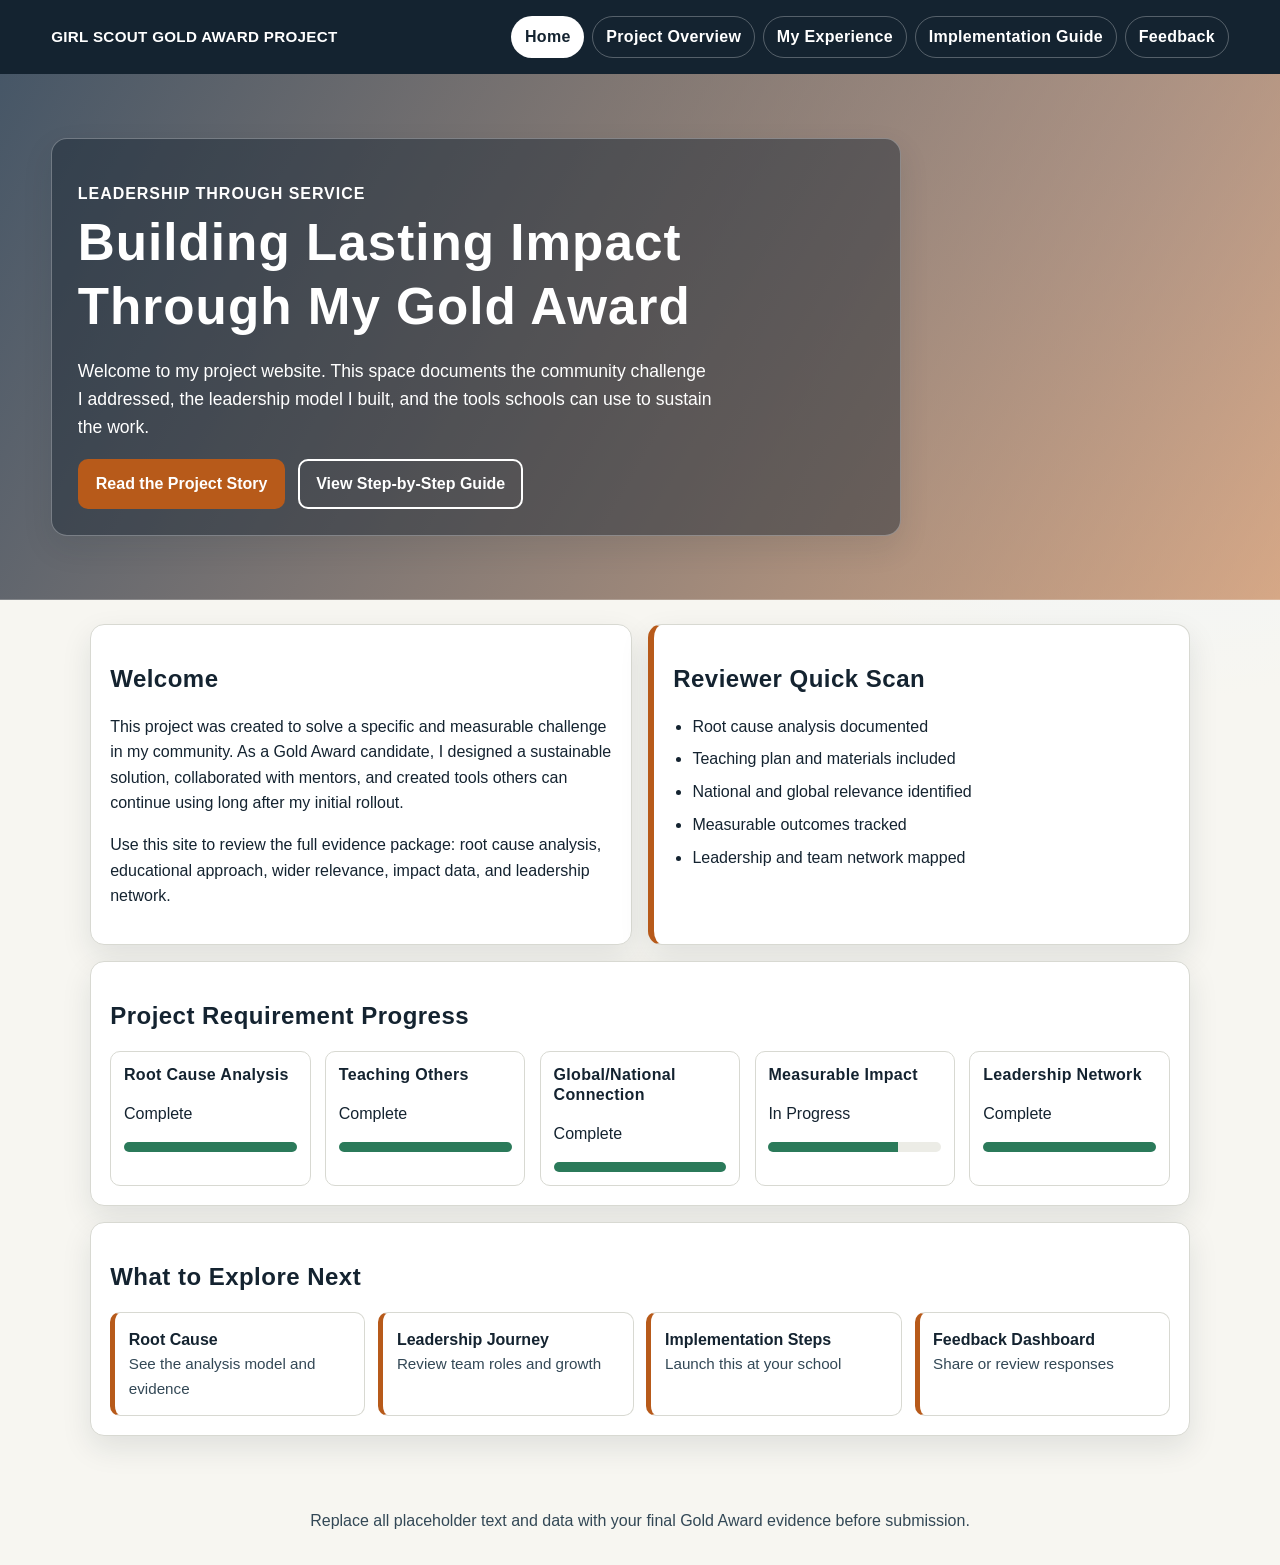
==== index.html @ bd60a59c "Initial Gold Award website" ====
<!DOCTYPE html>
<html lang="en">
<head>
  <meta charset="UTF-8" />
  <meta name="viewport" content="width=device-width, initial-scale=1.0" />
  <title>Gold Award Project | Home</title>
  <link rel="stylesheet" href="styles.css" />
</head>
<body>
  <a class="skip-link" href="#main-content">Skip to content</a>
  <header class="site-header">
    <div class="topbar">
      <p class="project-tag">Girl Scout Gold Award Project</p>
      <nav class="main-nav" aria-label="Primary">
        <a class="active" href="index.html">Home</a>
        <a href="project.html">Project Overview</a>
        <a href="experience.html">My Experience</a>
        <a href="implementation.html">Implementation Guide</a>
        <a href="feedback.html">Feedback</a>
      </nav>
    </div>
    <section class="hero" style="--hero-image: linear-gradient(120deg, rgba(10, 33, 58, 0.75), rgba(183, 90, 26, 0.5)), url('images/header-placeholder.jpg');">
      <div class="hero-inner">
        <p class="eyebrow">Leadership Through Service</p>
        <h1>Building Lasting Impact Through My Gold Award</h1>
        <p class="lede">Welcome to my project website. This space documents the community challenge I addressed, the leadership model I built, and the tools schools can use to sustain the work.</p>
        <div class="cta-row">
          <a class="btn btn-solid" href="project.html">Read the Project Story</a>
          <a class="btn btn-outline" href="implementation.html">View Step-by-Step Guide</a>
        </div>
      </div>
    </section>
  </header>

  <main id="main-content" class="content-wrap">
    <section class="grid-two">
      <article class="panel">
        <h2>Welcome</h2>
        <p>This project was created to solve a specific and measurable challenge in my community. As a Gold Award candidate, I designed a sustainable solution, collaborated with mentors, and created tools others can continue using long after my initial rollout.</p>
        <p>Use this site to review the full evidence package: root cause analysis, educational approach, wider relevance, impact data, and leadership network.</p>
      </article>
      <aside class="panel panel-accent">
        <h2>Reviewer Quick Scan</h2>
        <ul class="checklist">
          <li>Root cause analysis documented</li>
          <li>Teaching plan and materials included</li>
          <li>National and global relevance identified</li>
          <li>Measurable outcomes tracked</li>
          <li>Leadership and team network mapped</li>
        </ul>
      </aside>
    </section>

    <section class="panel">
      <h2>Project Requirement Progress</h2>
      <div class="progress-grid" aria-label="Gold Award Requirement Progress">
        <div class="progress-card"><h3>Root Cause Analysis</h3><p>Complete</p><span class="bar" style="--pct: 100%"></span></div>
        <div class="progress-card"><h3>Teaching Others</h3><p>Complete</p><span class="bar" style="--pct: 100%"></span></div>
        <div class="progress-card"><h3>Global/National Connection</h3><p>Complete</p><span class="bar" style="--pct: 100%"></span></div>
        <div class="progress-card"><h3>Measurable Impact</h3><p>In Progress</p><span class="bar" style="--pct: 75%"></span></div>
        <div class="progress-card"><h3>Leadership Network</h3><p>Complete</p><span class="bar" style="--pct: 100%"></span></div>
      </div>
    </section>

    <section class="panel">
      <h2>What to Explore Next</h2>
      <div class="anchor-row">
        <a class="anchor-card" href="project.html#root-cause"><strong>Root Cause</strong><span>See the analysis model and evidence</span></a>
        <a class="anchor-card" href="experience.html#leadership"><strong>Leadership Journey</strong><span>Review team roles and growth</span></a>
        <a class="anchor-card" href="implementation.html#steps"><strong>Implementation Steps</strong><span>Launch this at your school</span></a>
        <a class="anchor-card" href="feedback.html#rate"><strong>Feedback Dashboard</strong><span>Share or review responses</span></a>
      </div>
    </section>
  </main>

  <footer class="site-footer">
    <p>Replace all placeholder text and data with your final Gold Award evidence before submission.</p>
  </footer>

  <script src="script.js"></script>
</body>
</html>
---- styles.css ----
:root {
  --ink: #142330;
  --ink-soft: #334856;
  --paper: #f7f6f1;
  --panel: #ffffff;
  --accent: #b75a1a;
  --accent-soft: #e8b78f;
  --line: #d8d9d2;
  --success: #2b7a5a;
  --shadow: 0 12px 30px rgba(20, 35, 48, 0.1);
}

* {
  box-sizing: border-box;
}

body {
  margin: 0;
  color: var(--ink);
  background: radial-gradient(circle at 20% -15%, #fff6e8 0%, transparent 35%),
    radial-gradient(circle at 90% 10%, #e9f4ff 0%, transparent 30%),
    var(--paper);
  font-family: "Segoe UI", "Trebuchet MS", Verdana, sans-serif;
  line-height: 1.6;
}

h1,
h2,
h3,
.project-tag,
.main-nav a {
  font-family: "Franklin Gothic Medium", "Arial Narrow", "Segoe UI", sans-serif;
  letter-spacing: 0.02em;
}

h1,
h2,
h3 {
  line-height: 1.25;
}

.skip-link {
  position: absolute;
  left: -10000px;
  top: auto;
  width: 1px;
  height: 1px;
  overflow: hidden;
}

.skip-link:focus {
  left: 1rem;
  top: 1rem;
  width: auto;
  height: auto;
  padding: 0.5rem 0.8rem;
  background: #fff;
  border: 1px solid var(--ink);
  z-index: 9999;
}

.site-header {
  color: #fff;
}

.topbar {
  display: flex;
  gap: 1rem;
  align-items: center;
  justify-content: space-between;
  flex-wrap: wrap;
  padding: 1rem 4vw;
  background: var(--ink);
}

.project-tag {
  margin: 0;
  font-size: 0.95rem;
  text-transform: uppercase;
  font-weight: 700;
}

.main-nav {
  display: flex;
  flex-wrap: wrap;
  gap: 0.5rem;
}

.main-nav a {
  color: #fff;
  text-decoration: none;
  padding: 0.45rem 0.8rem;
  border: 1px solid rgba(255, 255, 255, 0.28);
  border-radius: 999px;
  font-weight: 700;
}

.main-nav a:hover,
.main-nav a:focus-visible,
.main-nav a.active {
  background: #fff;
  color: var(--ink);
}

.hero {
  min-height: 52vh;
  display: grid;
  align-items: center;
  padding: 4rem 4vw;
  background-image: var(--hero-image);
  background-size: cover;
  background-position: center;
}

.hero-inner {
  width: min(850px, 100%);
  background: rgba(20, 35, 48, 0.45);
  border: 1px solid rgba(255, 255, 255, 0.3);
  border-radius: 16px;
  box-shadow: var(--shadow);
  padding: 1.6rem;
}

.eyebrow {
  text-transform: uppercase;
  font-weight: 700;
  letter-spacing: 0.06em;
  margin-bottom: 0.3rem;
}

h1 {
  font-size: clamp(2rem, 4vw, 3.2rem);
  margin: 0.2rem 0 0.7rem;
}

.lede {
  font-size: 1.1rem;
  max-width: 65ch;
}

.cta-row {
  margin-top: 1.1rem;
  display: flex;
  flex-wrap: wrap;
  gap: 0.8rem;
}

.btn {
  display: inline-block;
  text-decoration: none;
  border-radius: 10px;
  padding: 0.65rem 1rem;
  font-weight: 700;
  border: 2px solid transparent;
}

.btn-solid {
  background: var(--accent);
  color: #fff;
}

.btn-outline {
  border-color: #fff;
  color: #fff;
}

.btn:hover,
.btn:focus-visible {
  transform: translateY(-1px);
}

.content-wrap {
  width: min(1100px, 92%);
  margin: 1.5rem auto 2.5rem;
  display: grid;
  gap: 1rem;
}

.grid-two {
  display: grid;
  gap: 1rem;
  grid-template-columns: 1fr;
}

.panel {
  background: var(--panel);
  border: 1px solid var(--line);
  border-radius: 14px;
  box-shadow: var(--shadow);
  padding: 1.2rem;
}

.panel-accent {
  border-left: 6px solid var(--accent);
}

.intro h1 {
  margin-top: 0;
}

.checklist {
  margin: 0;
  padding-left: 1.2rem;
}

.checklist li {
  margin-bottom: 0.45rem;
}

.progress-grid {
  display: grid;
  gap: 0.9rem;
  grid-template-columns: repeat(auto-fit, minmax(180px, 1fr));
}

.progress-card {
  border: 1px solid var(--line);
  border-radius: 10px;
  padding: 0.8rem;
}

.progress-card h3 {
  margin: 0 0 0.2rem;
  font-size: 1rem;
}

.bar {
  margin-top: 0.5rem;
  display: block;
  width: 100%;
  height: 10px;
  border-radius: 999px;
  background: linear-gradient(90deg, var(--success) var(--pct), #ecece6 var(--pct));
}

.anchor-row {
  display: grid;
  gap: 0.8rem;
  grid-template-columns: repeat(auto-fit, minmax(210px, 1fr));
}

.anchor-card {
  border: 1px solid var(--line);
  border-left: 5px solid var(--accent);
  border-radius: 10px;
  padding: 0.85rem;
  background: #fff;
  text-decoration: none;
  color: var(--ink);
}

.anchor-card span {
  display: block;
  color: var(--ink-soft);
  font-size: 0.95rem;
}

.section-nav {
  display: flex;
  flex-wrap: wrap;
  gap: 0.6rem;
}

.section-nav a {
  text-decoration: none;
  color: var(--ink);
  border: 1px solid var(--line);
  border-radius: 999px;
  padding: 0.4rem 0.7rem;
  font-weight: 700;
  background: #fff;
}

.facts {
  margin-top: 0.8rem;
  display: grid;
  gap: 0.35rem;
}

.numbered {
  padding-left: 1.3rem;
}

.numbered li {
  margin-bottom: 0.5rem;
}

.step-tracker {
  display: grid;
  gap: 0.8rem;
  grid-template-columns: repeat(auto-fit, minmax(220px, 1fr));
}

.step {
  border: 1px solid var(--line);
  border-radius: 12px;
  padding: 0.8rem;
  position: relative;
}

.step span {
  display: inline-block;
  font-size: 0.8rem;
  text-transform: uppercase;
  letter-spacing: 0.04em;
  color: var(--ink-soft);
  border-bottom: 2px solid var(--accent-soft);
  margin-bottom: 0.3rem;
}

.feedback-form {
  display: grid;
  gap: 0.45rem;
}

.feedback-form input,
.feedback-form select,
.feedback-form textarea {
  width: 100%;
  border: 1px solid var(--line);
  border-radius: 8px;
  padding: 0.55rem;
  font: inherit;
}

.note {
  font-size: 0.9rem;
  color: var(--ink-soft);
}

.metric {
  display: flex;
  justify-content: space-between;
  align-items: center;
  border: 1px solid var(--line);
  border-radius: 10px;
  padding: 0.6rem;
  margin-bottom: 0.6rem;
  background: #fff;
}

.metric strong {
  font-size: 1.2rem;
}

.feedback-list {
  display: grid;
  gap: 0.7rem;
}

.feedback-item {
  border: 1px solid var(--line);
  border-left: 5px solid var(--accent);
  border-radius: 10px;
  padding: 0.75rem;
  background: #fff;
}

.feedback-item p {
  margin: 0.2rem 0;
}

.site-footer {
  text-align: center;
  color: var(--ink-soft);
  padding: 1rem;
}

@media (min-width: 760px) {
  .grid-two {
    grid-template-columns: 1fr 1fr;
  }
}
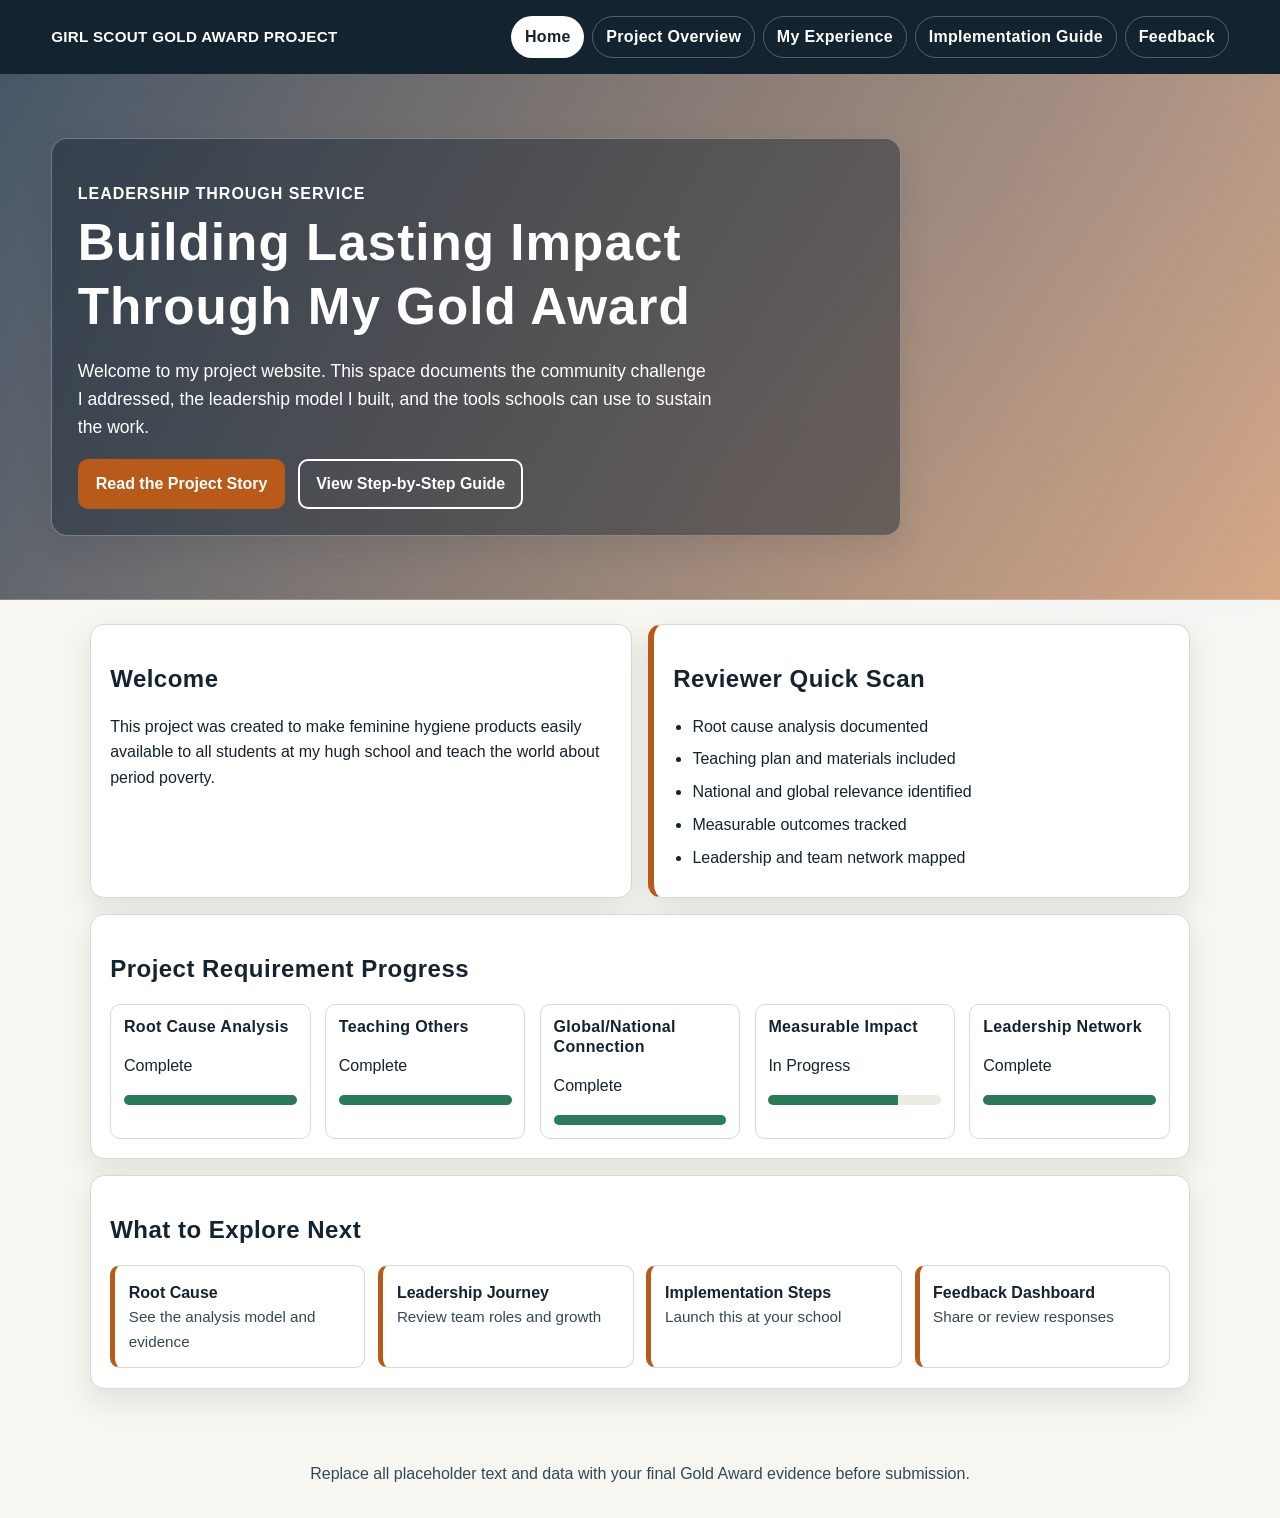
==== commit 2063be87: "Initial project setup" ====
--- a/index.html
+++ b/index.html
@@ -36,8 +36,7 @@
     <section class="grid-two">
       <article class="panel">
         <h2>Welcome</h2>
-        <p>This project was created to solve a specific and measurable challenge in my community. As a Gold Award candidate, I designed a sustainable solution, collaborated with mentors, and created tools others can continue using long after my initial rollout.</p>
-        <p>Use this site to review the full evidence package: root cause analysis, educational approach, wider relevance, impact data, and leadership network.</p>
+        <p>This project was created to make feminine hygiene products easily available to all students at my hugh school and teach the world about period poverty.</p>
       </article>
       <aside class="panel panel-accent">
         <h2>Reviewer Quick Scan</h2>
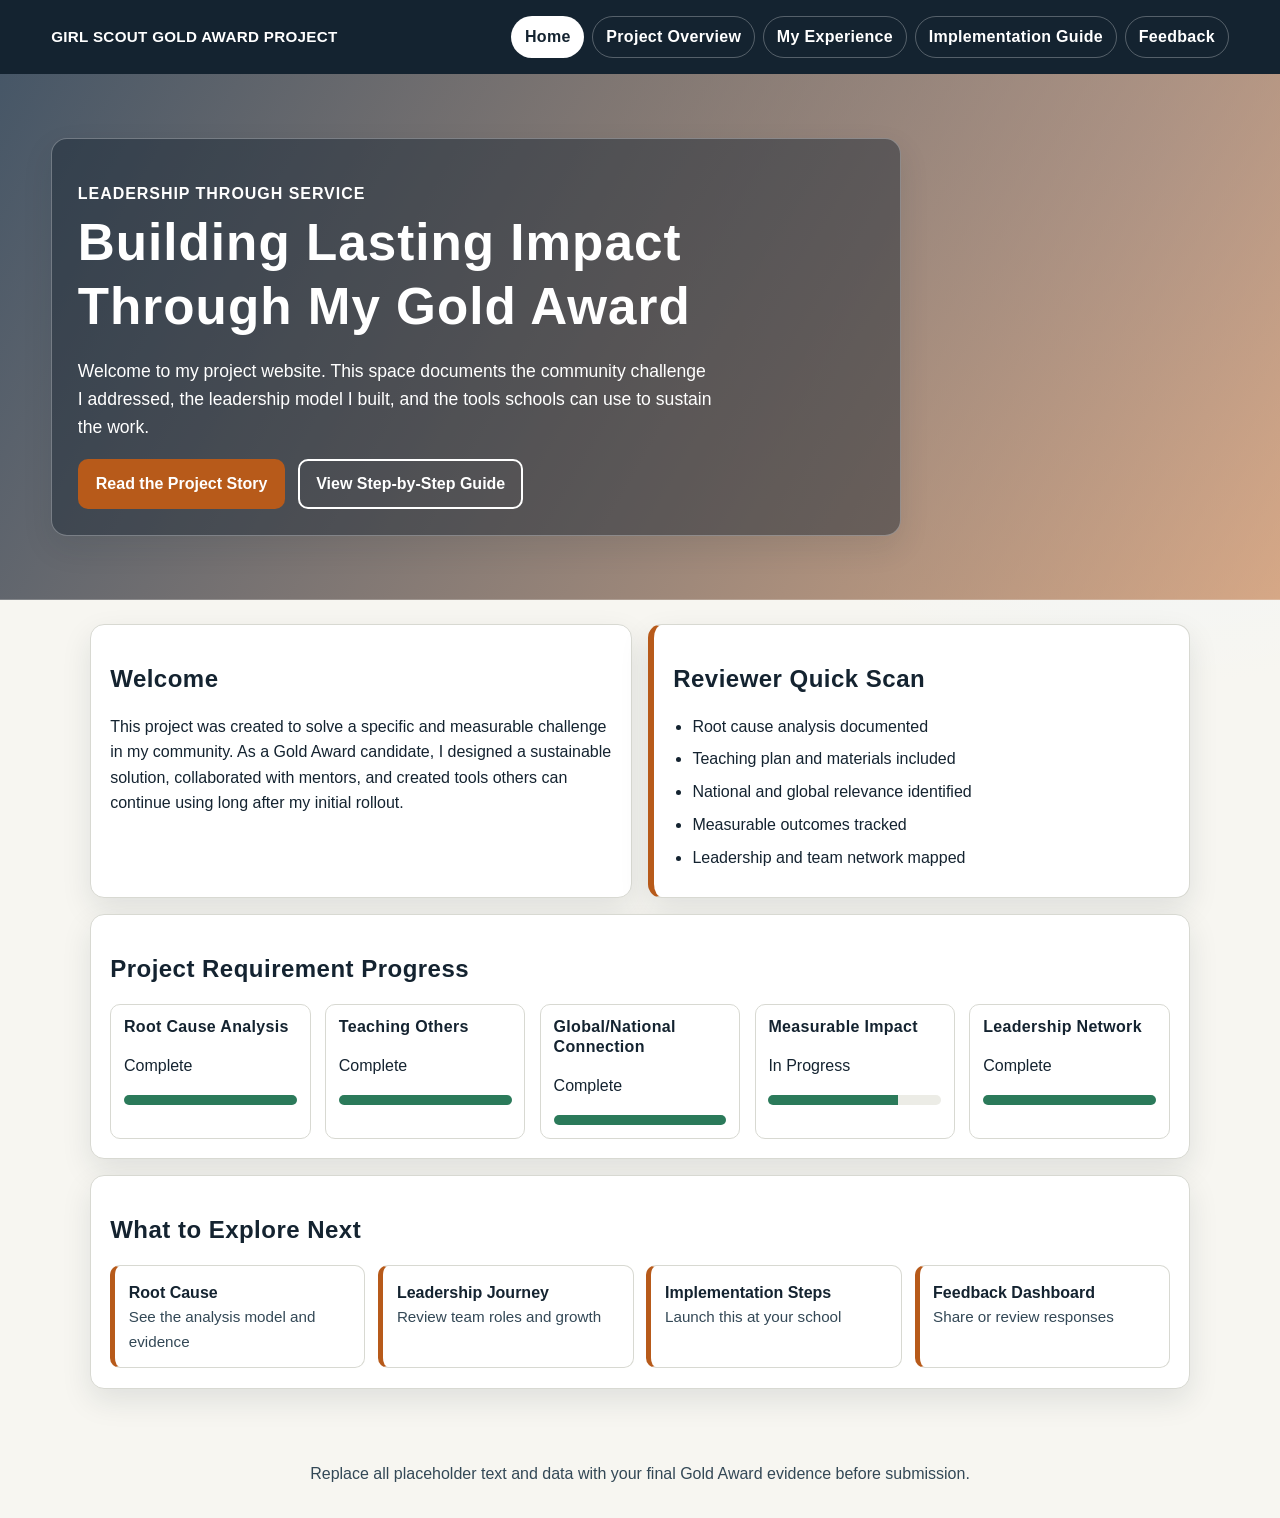
==== commit 04190e7c: "Remove welcome sentence from homepage" ====
--- a/index.html
+++ b/index.html
@@ -36,7 +36,7 @@
     <section class="grid-two">
       <article class="panel">
         <h2>Welcome</h2>
-        <p>This project was created to make feminine hygiene products easily available to all students at my hugh school and teach the world about period poverty.</p>
+        <p>This project was created to solve a specific and measurable challenge in my community. As a Gold Award candidate, I designed a sustainable solution, collaborated with mentors, and created tools others can continue using long after my initial rollout.</p>
       </article>
       <aside class="panel panel-accent">
         <h2>Reviewer Quick Scan</h2>
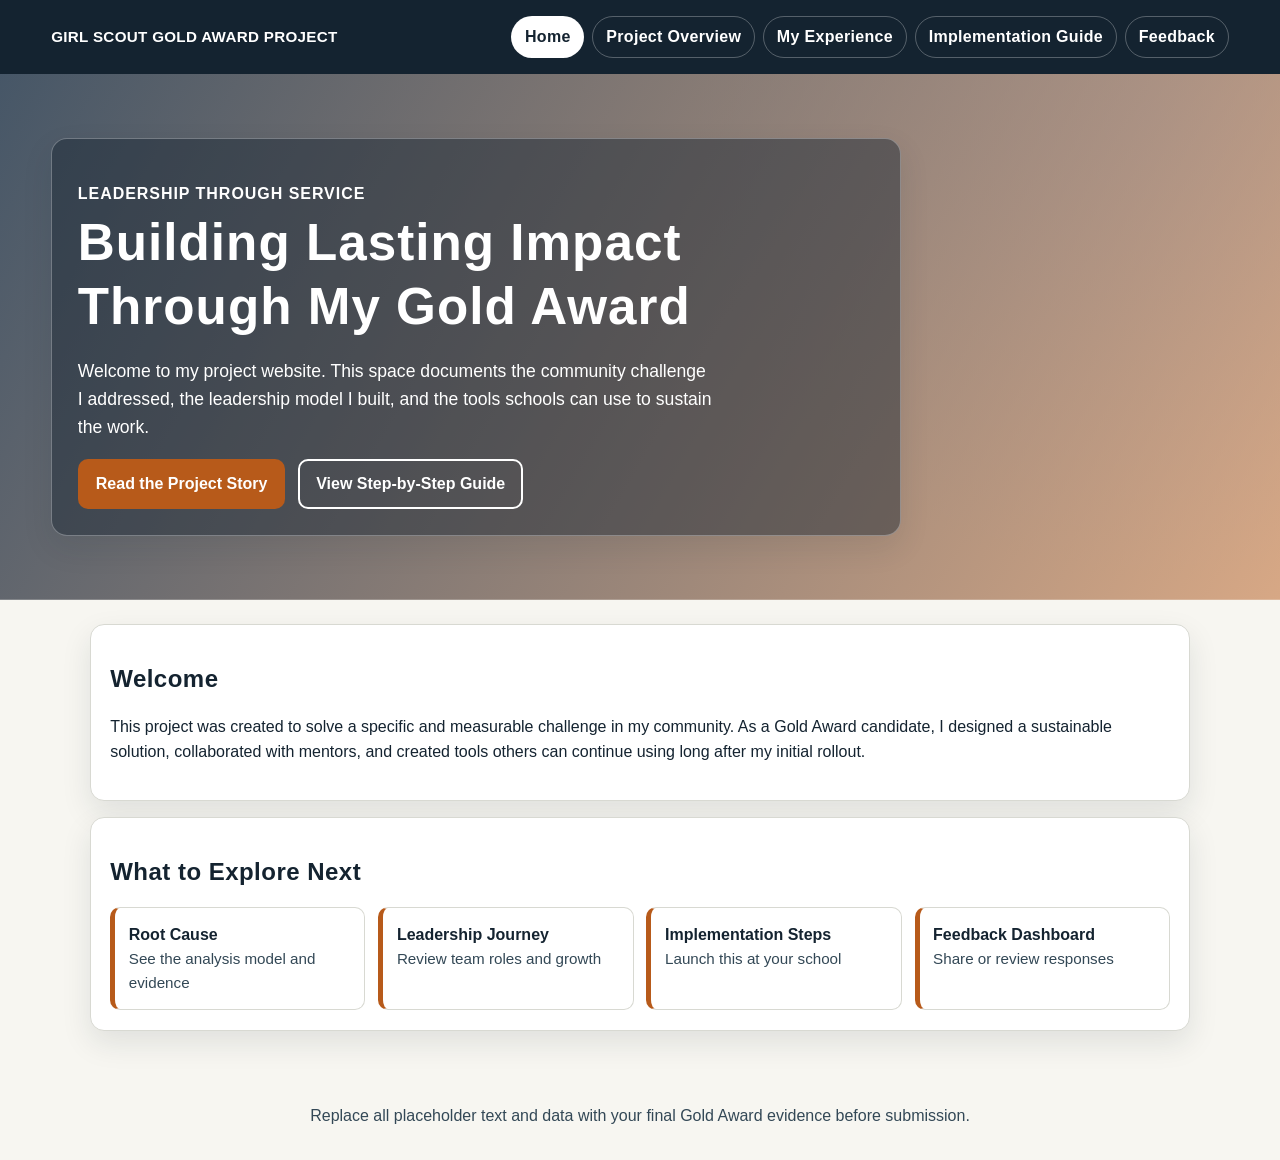
==== commit eebb0247: "Update home page and project descriptions" ====
--- a/index.html
+++ b/index.html
@@ -33,32 +33,9 @@
   </header>
 
   <main id="main-content" class="content-wrap">
-    <section class="grid-two">
-      <article class="panel">
+    <section class="panel">
         <h2>Welcome</h2>
         <p>This project was created to solve a specific and measurable challenge in my community. As a Gold Award candidate, I designed a sustainable solution, collaborated with mentors, and created tools others can continue using long after my initial rollout.</p>
-      </article>
-      <aside class="panel panel-accent">
-        <h2>Reviewer Quick Scan</h2>
-        <ul class="checklist">
-          <li>Root cause analysis documented</li>
-          <li>Teaching plan and materials included</li>
-          <li>National and global relevance identified</li>
-          <li>Measurable outcomes tracked</li>
-          <li>Leadership and team network mapped</li>
-        </ul>
-      </aside>
-    </section>
-
-    <section class="panel">
-      <h2>Project Requirement Progress</h2>
-      <div class="progress-grid" aria-label="Gold Award Requirement Progress">
-        <div class="progress-card"><h3>Root Cause Analysis</h3><p>Complete</p><span class="bar" style="--pct: 100%"></span></div>
-        <div class="progress-card"><h3>Teaching Others</h3><p>Complete</p><span class="bar" style="--pct: 100%"></span></div>
-        <div class="progress-card"><h3>Global/National Connection</h3><p>Complete</p><span class="bar" style="--pct: 100%"></span></div>
-        <div class="progress-card"><h3>Measurable Impact</h3><p>In Progress</p><span class="bar" style="--pct: 75%"></span></div>
-        <div class="progress-card"><h3>Leadership Network</h3><p>Complete</p><span class="bar" style="--pct: 100%"></span></div>
-      </div>
     </section>
 
     <section class="panel">
--- a/styles.css
+++ b/styles.css
@@ -207,32 +207,6 @@
   margin-bottom: 0.45rem;
 }
 
-.progress-grid {
-  display: grid;
-  gap: 0.9rem;
-  grid-template-columns: repeat(auto-fit, minmax(180px, 1fr));
-}
-
-.progress-card {
-  border: 1px solid var(--line);
-  border-radius: 10px;
-  padding: 0.8rem;
-}
-
-.progress-card h3 {
-  margin: 0 0 0.2rem;
-  font-size: 1rem;
-}
-
-.bar {
-  margin-top: 0.5rem;
-  display: block;
-  width: 100%;
-  height: 10px;
-  border-radius: 999px;
-  background: linear-gradient(90deg, var(--success) var(--pct), #ecece6 var(--pct));
-}
-
 .anchor-row {
   display: grid;
   gap: 0.8rem;
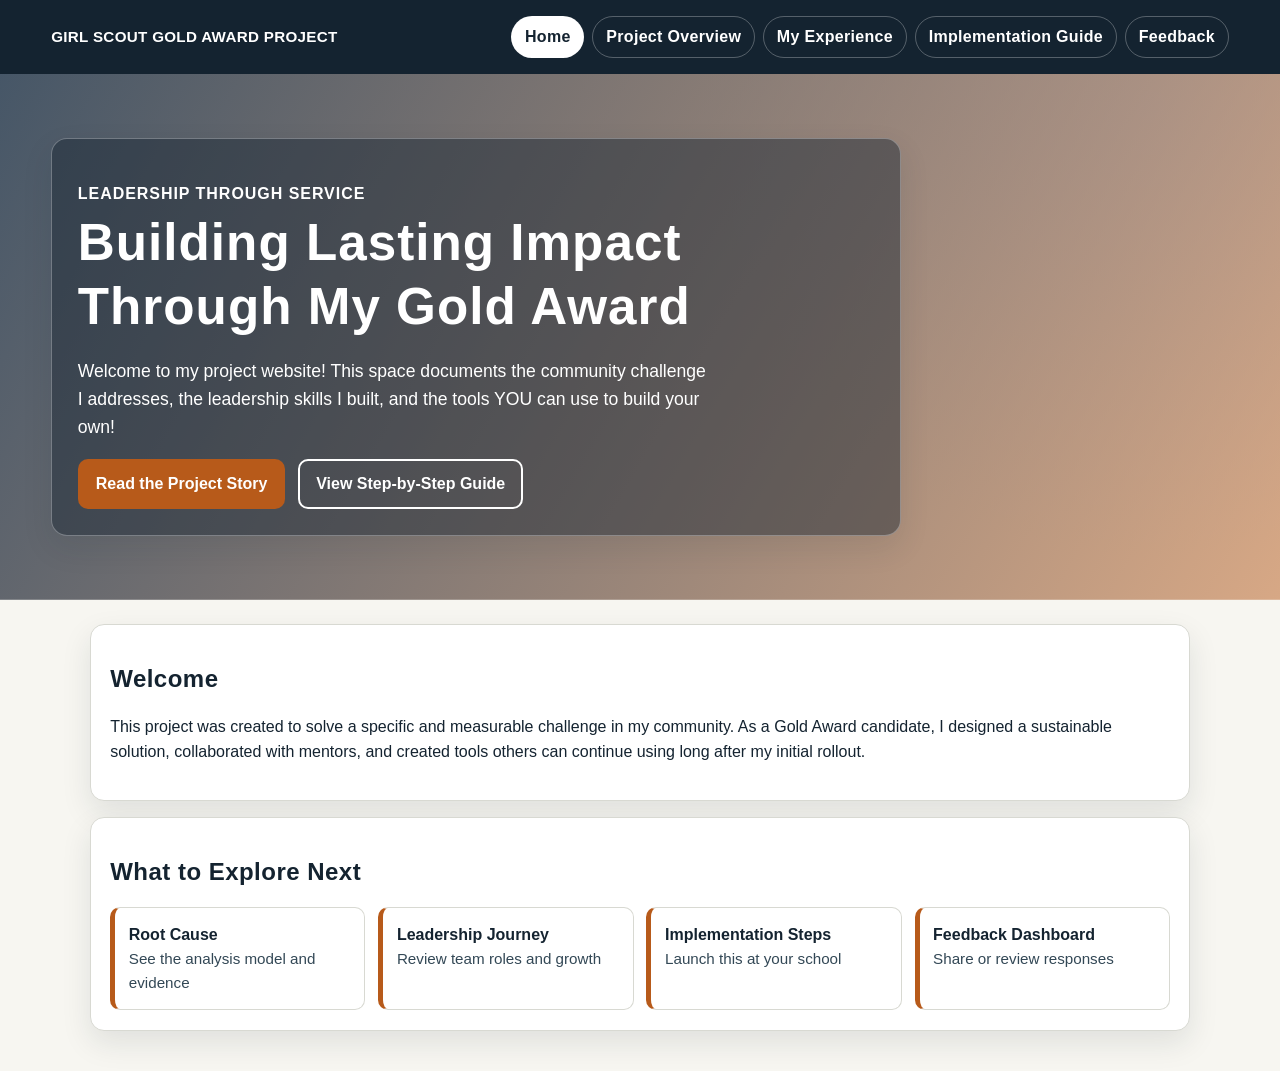
==== commit edac8587: "Update welcome and project details and remove placeholder reminders" ====
--- a/index.html
+++ b/index.html
@@ -23,7 +23,7 @@
       <div class="hero-inner">
         <p class="eyebrow">Leadership Through Service</p>
         <h1>Building Lasting Impact Through My Gold Award</h1>
-        <p class="lede">Welcome to my project website. This space documents the community challenge I addressed, the leadership model I built, and the tools schools can use to sustain the work.</p>
+        <p class="lede">Welcome to my project website! This space documents the community challenge I addresses, the leadership skills I built, and the tools YOU can use to build your own!</p>
         <div class="cta-row">
           <a class="btn btn-solid" href="project.html">Read the Project Story</a>
           <a class="btn btn-outline" href="implementation.html">View Step-by-Step Guide</a>
@@ -49,10 +49,6 @@
     </section>
   </main>
 
-  <footer class="site-footer">
-    <p>Replace all placeholder text and data with your final Gold Award evidence before submission.</p>
-  </footer>
-
   <script src="script.js"></script>
 </body>
 </html>
--- a/styles.css
+++ b/styles.css
@@ -334,6 +334,20 @@
   margin: 0.2rem 0;
 }
 
+.installation-photos {
+  margin-top: 1rem;
+}
+
+.installation-photo-placeholder {
+  display: grid;
+  place-items: center;
+  aspect-ratio: 4 / 3;
+  border: 2px dashed var(--line);
+  border-radius: 10px;
+  color: var(--ink-soft);
+  padding: 1rem;
+}
+
 .site-footer {
   text-align: center;
   color: var(--ink-soft);
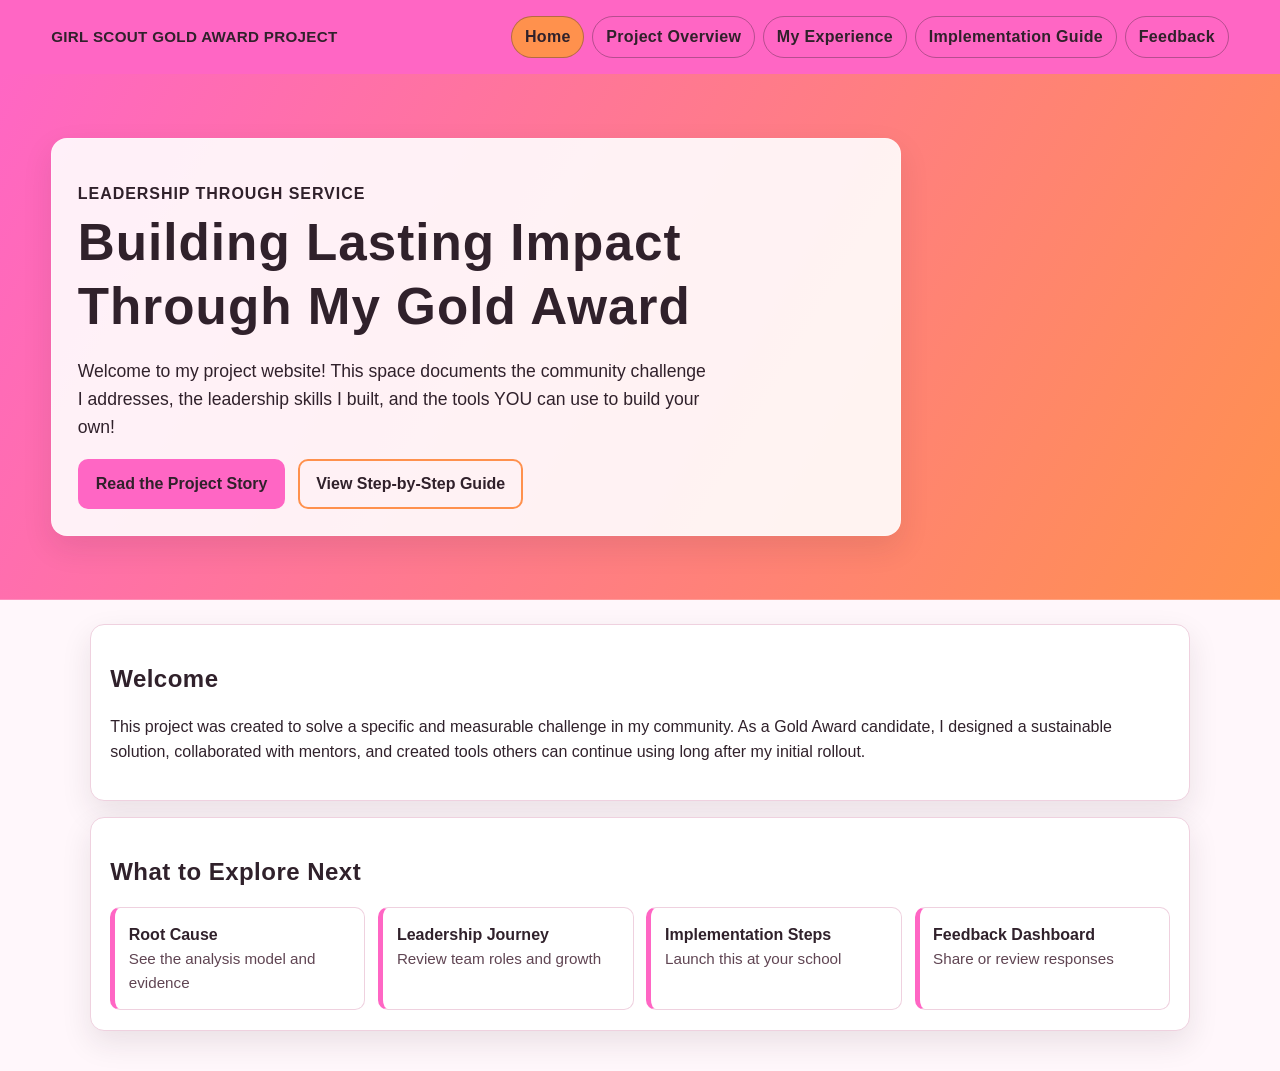
==== commit 9ec4cc24: "Apply pink and orange website color scheme" ====
--- a/index.html
+++ b/index.html
@@ -19,7 +19,7 @@
         <a href="feedback.html">Feedback</a>
       </nav>
     </div>
-    <section class="hero" style="--hero-image: linear-gradient(120deg, rgba(10, 33, 58, 0.75), rgba(183, 90, 26, 0.5)), url('images/header-placeholder.jpg');">
+    <section class="hero">
       <div class="hero-inner">
         <p class="eyebrow">Leadership Through Service</p>
         <h1>Building Lasting Impact Through My Gold Award</h1>
--- a/styles.css
+++ b/styles.css
@@ -1,13 +1,12 @@
 :root {
-  --ink: #142330;
-  --ink-soft: #334856;
-  --paper: #f7f6f1;
+  --ink: #30212b;
+  --ink-soft: #604553;
+  --paper: #fff7fb;
   --panel: #ffffff;
-  --accent: #b75a1a;
-  --accent-soft: #e8b78f;
-  --line: #d8d9d2;
-  --success: #2b7a5a;
-  --shadow: 0 12px 30px rgba(20, 35, 48, 0.1);
+  --accent: #ff66c4;
+  --accent-soft: #ff914d;
+  --line: #efd1df;
+  --shadow: 0 12px 30px rgba(48, 33, 43, 0.1);
 }
 
 * {
@@ -17,8 +16,8 @@
 body {
   margin: 0;
   color: var(--ink);
-  background: radial-gradient(circle at 20% -15%, #fff6e8 0%, transparent 35%),
-    radial-gradient(circle at 90% 10%, #e9f4ff 0%, transparent 30%),
+  background: radial-gradient(circle at 20% -15%, #ffe1f3 0%, transparent 35%),
+    radial-gradient(circle at 90% 10%, #ffe6d6 0%, transparent 30%),
     var(--paper);
   font-family: "Segoe UI", "Trebuchet MS", Verdana, sans-serif;
   line-height: 1.6;
@@ -60,7 +59,7 @@
 }
 
 .site-header {
-  color: #fff;
+  color: var(--ink);
 }
 
 .topbar {
@@ -70,7 +69,7 @@
   justify-content: space-between;
   flex-wrap: wrap;
   padding: 1rem 4vw;
-  background: var(--ink);
+  background: var(--accent);
 }
 
 .project-tag {
@@ -87,10 +86,10 @@
 }
 
 .main-nav a {
-  color: #fff;
+  color: var(--ink);
   text-decoration: none;
   padding: 0.45rem 0.8rem;
-  border: 1px solid rgba(255, 255, 255, 0.28);
+  border: 1px solid rgba(48, 33, 43, 0.35);
   border-radius: 999px;
   font-weight: 700;
 }
@@ -98,7 +97,7 @@
 .main-nav a:hover,
 .main-nav a:focus-visible,
 .main-nav a.active {
-  background: #fff;
+  background: var(--accent-soft);
   color: var(--ink);
 }
 
@@ -107,14 +106,14 @@
   display: grid;
   align-items: center;
   padding: 4rem 4vw;
-  background-image: var(--hero-image);
+  background-image: linear-gradient(120deg, var(--accent), var(--accent-soft));
   background-size: cover;
   background-position: center;
 }
 
 .hero-inner {
   width: min(850px, 100%);
-  background: rgba(20, 35, 48, 0.45);
+  background: rgba(255, 255, 255, 0.9);
   border: 1px solid rgba(255, 255, 255, 0.3);
   border-radius: 16px;
   box-shadow: var(--shadow);
@@ -156,12 +155,12 @@
 
 .btn-solid {
   background: var(--accent);
-  color: #fff;
+  color: var(--ink);
 }
 
 .btn-outline {
-  border-color: #fff;
-  color: #fff;
+  border-color: var(--accent-soft);
+  color: var(--ink);
 }
 
 .btn:hover,
@@ -243,6 +242,20 @@
   padding: 0.4rem 0.7rem;
   font-weight: 700;
   background: #fff;
+}
+
+.section-nav a:hover,
+.section-nav a:focus-visible {
+  background: var(--accent-soft);
+}
+
+.panel a:not([class]) {
+  color: #942263;
+}
+
+a:focus-visible {
+  outline: 2px solid var(--ink);
+  outline-offset: 3px;
 }
 
 .facts {
@@ -338,14 +351,13 @@
   margin-top: 1rem;
 }
 
-.installation-photo-placeholder {
-  display: grid;
-  place-items: center;
-  aspect-ratio: 4 / 3;
-  border: 2px dashed var(--line);
-  border-radius: 10px;
-  color: var(--ink-soft);
-  padding: 1rem;
+.installation-photo {
+  display: block;
+  width: 100%;
+  height: 260px;
+  object-fit: contain;
+  border: 1px solid var(--line);
+  border-radius: 10px;
 }
 
 .site-footer {
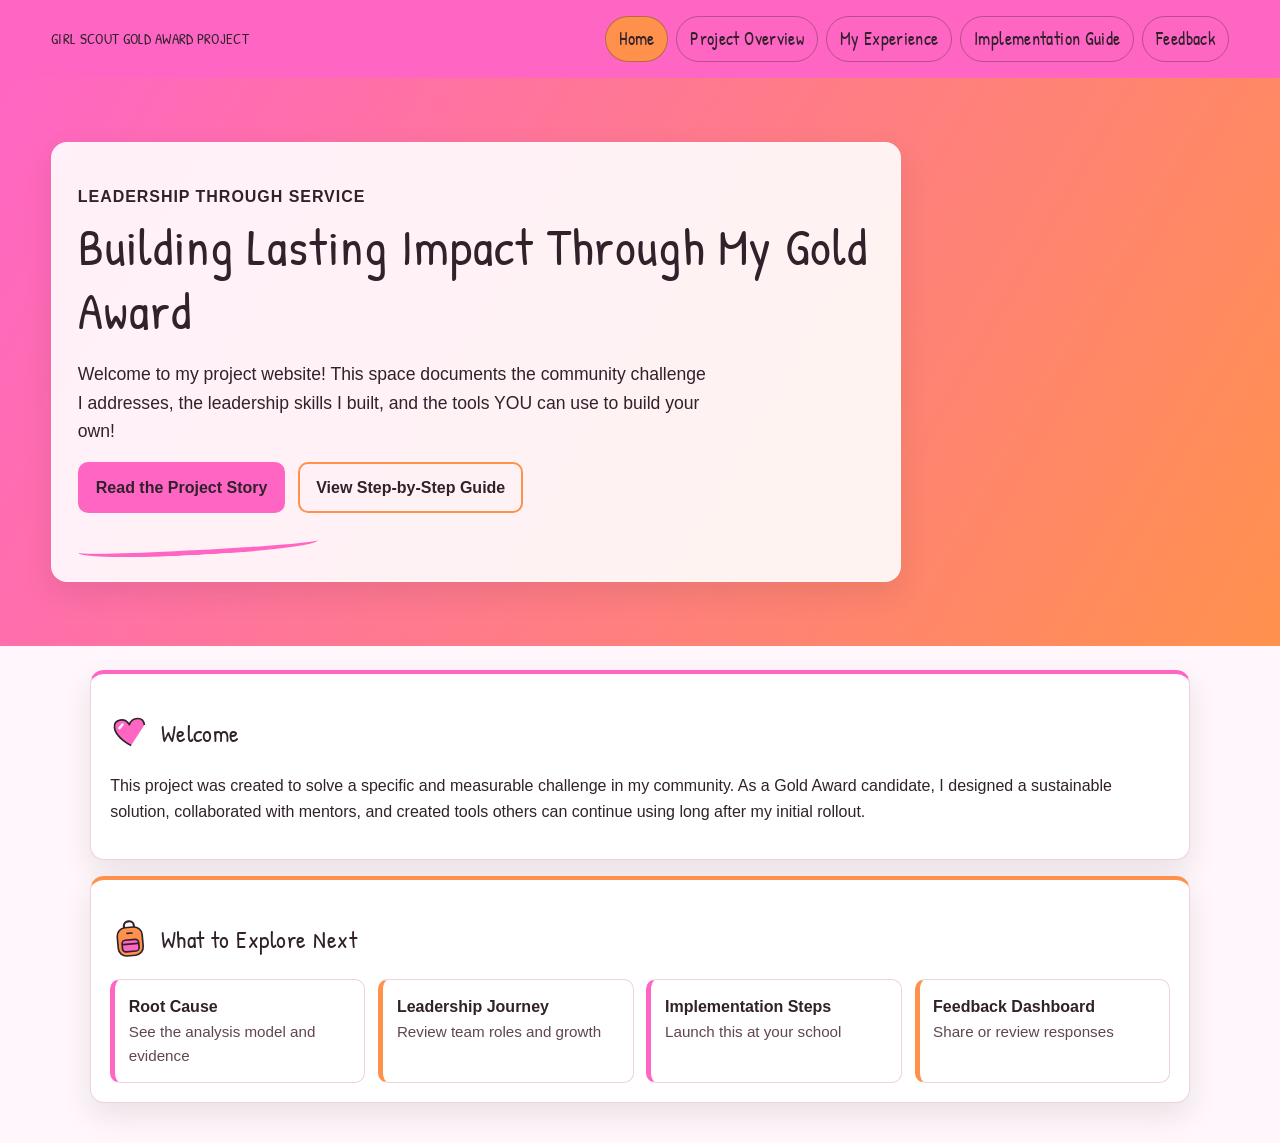
==== commit 3e4a8031: "Improve project readability and add poster-inspired visual details" ====
--- a/index.html
+++ b/index.html
@@ -34,12 +34,12 @@
 
   <main id="main-content" class="content-wrap">
     <section class="panel">
-        <h2>Welcome</h2>
+        <h2 class="illustrated-heading"><svg class="heading-icon" aria-hidden="true" focusable="false"><use href="images/section-icons.svg#heart"></use></svg><span>Welcome</span></h2>
         <p>This project was created to solve a specific and measurable challenge in my community. As a Gold Award candidate, I designed a sustainable solution, collaborated with mentors, and created tools others can continue using long after my initial rollout.</p>
     </section>
 
     <section class="panel">
-      <h2>What to Explore Next</h2>
+      <h2 class="illustrated-heading"><svg class="heading-icon" aria-hidden="true" focusable="false"><use href="images/section-icons.svg#backpack"></use></svg><span>What to Explore Next</span></h2>
       <div class="anchor-row">
         <a class="anchor-card" href="project.html#root-cause"><strong>Root Cause</strong><span>See the analysis model and evidence</span></a>
         <a class="anchor-card" href="experience.html#leadership"><strong>Leadership Journey</strong><span>Review team roles and growth</span></a>
--- a/styles.css
+++ b/styles.css
@@ -1,3 +1,5 @@
+@import url("https://fonts.googleapis.com/css2?family=Patrick+Hand&display=swap");
+
 :root {
   --ink: #30212b;
   --ink-soft: #604553;
@@ -28,7 +30,8 @@
 h3,
 .project-tag,
 .main-nav a {
-  font-family: "Franklin Gothic Medium", "Arial Narrow", "Segoe UI", sans-serif;
+  font-family: "Patrick Hand", "Segoe UI", sans-serif;
+  font-weight: 400;
   letter-spacing: 0.02em;
 }
 
@@ -76,7 +79,7 @@
   margin: 0;
   font-size: 0.95rem;
   text-transform: uppercase;
-  font-weight: 700;
+  font-weight: 400;
 }
 
 .main-nav {
@@ -91,7 +94,8 @@
   padding: 0.45rem 0.8rem;
   border: 1px solid rgba(48, 33, 43, 0.35);
   border-radius: 999px;
-  font-weight: 700;
+  font-weight: 400;
+  font-size: 1.15rem;
 }
 
 .main-nav a:hover,
@@ -187,6 +191,65 @@
   border-radius: 14px;
   box-shadow: var(--shadow);
   padding: 1.2rem;
+  border-top: 4px solid var(--accent);
+}
+
+.panel:nth-of-type(even) {
+  border-top-color: var(--accent-soft);
+}
+
+.illustrated-heading {
+  display: flex;
+  align-items: center;
+  gap: 0.65rem;
+}
+
+.illustrated-heading span {
+  min-width: 0;
+}
+
+.heading-icon {
+  width: 2.5rem;
+  height: 2.5rem;
+  flex: 0 0 2.5rem;
+  transform: rotate(-5deg);
+}
+
+h1 .heading-icon {
+  width: 3rem;
+  height: 3rem;
+  flex-basis: 3rem;
+}
+
+.hero-inner::after {
+  content: "";
+  display: block;
+  width: min(240px, 80%);
+  height: 12px;
+  margin-top: 1.6rem;
+  border-bottom: 5px solid var(--accent);
+  border-radius: 50%;
+  transform: rotate(-3deg);
+}
+
+.panel h3 {
+  border-left: 4px solid var(--accent-soft);
+  padding-left: 0.65rem;
+}
+
+.numbered li::marker {
+  font-family: "Patrick Hand", "Segoe UI", sans-serif;
+  font-size: 1.25em;
+  color: #942263;
+}
+
+.anchor-card:nth-child(even) {
+  border-left-color: var(--accent-soft);
+}
+
+.anchor-card:hover,
+.anchor-card:focus-visible {
+  background: #fff0f8;
 }
 
 .panel-accent {
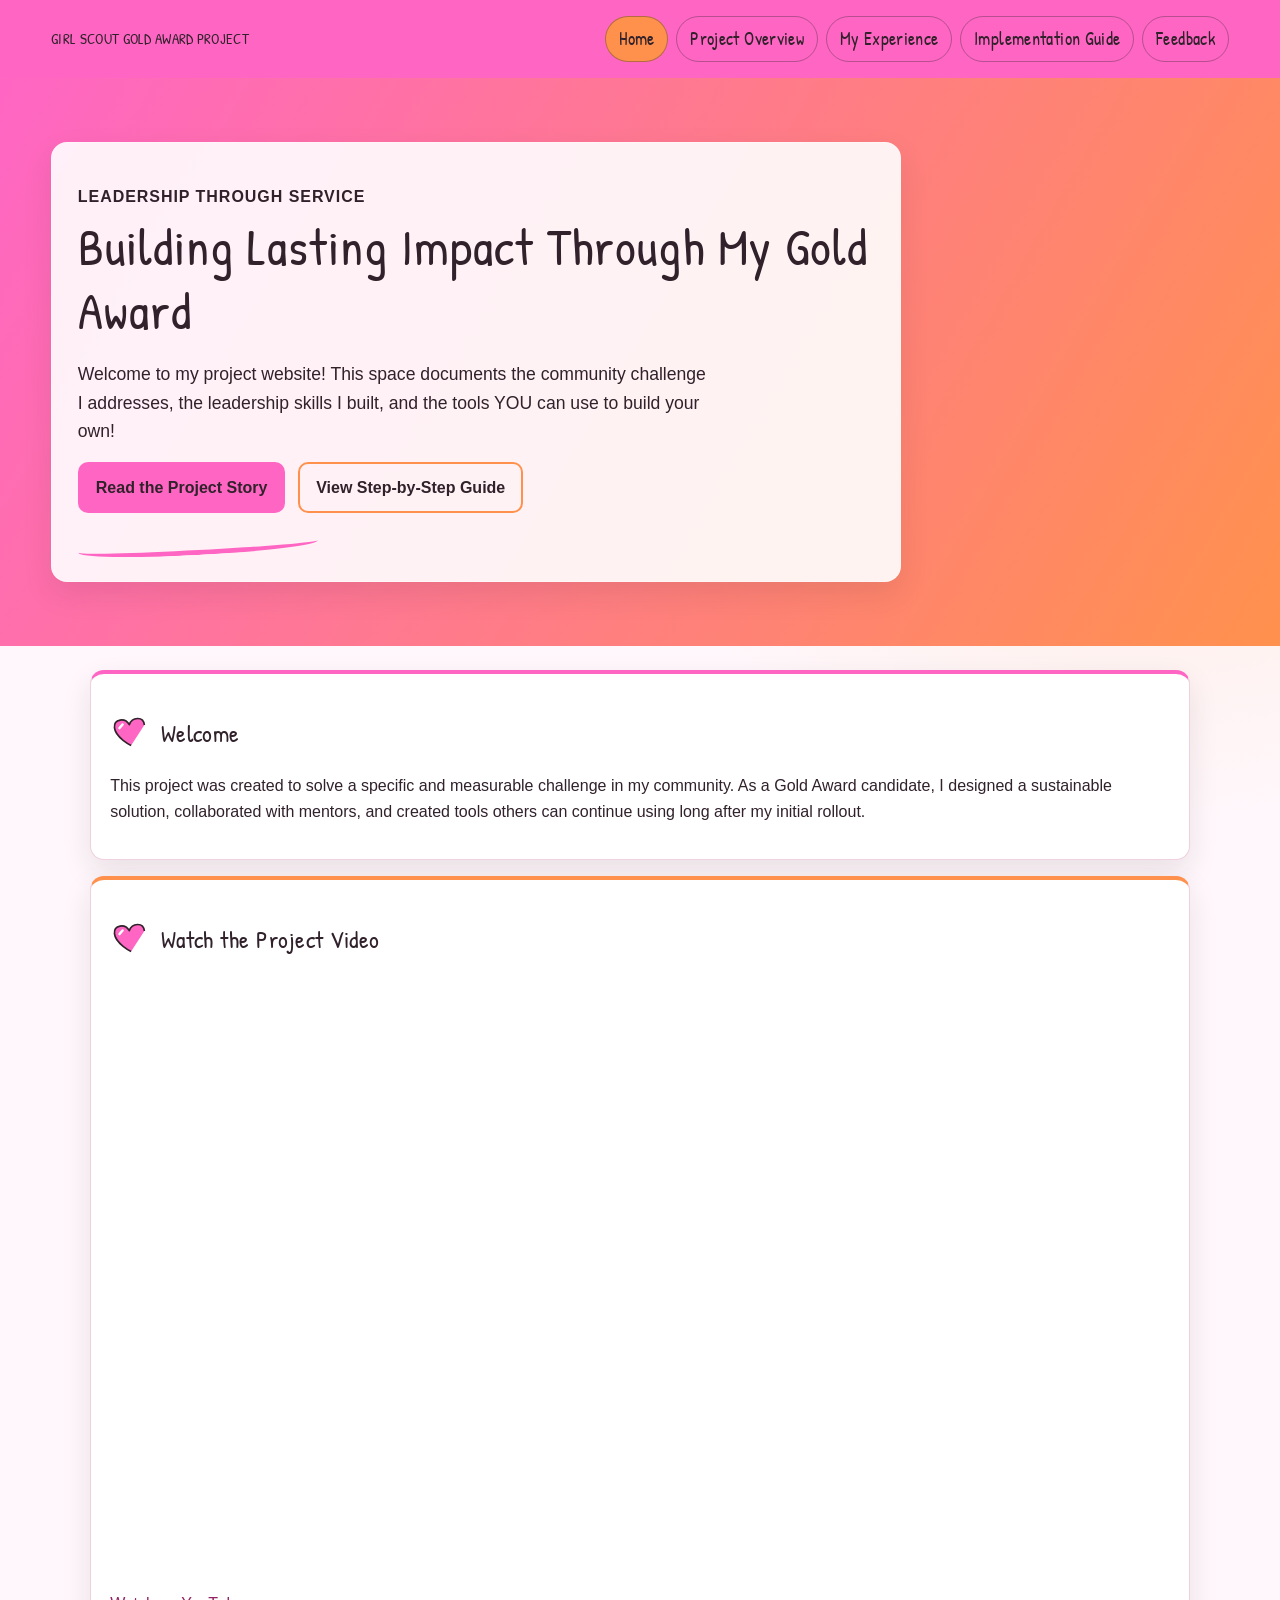
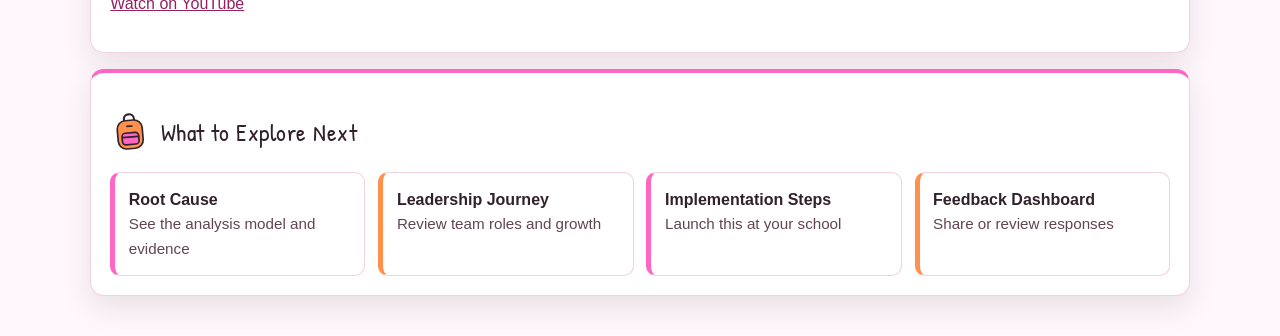
==== commit a501f018: "Embed project video on home page" ====
--- a/index.html
+++ b/index.html
@@ -39,6 +39,12 @@
     </section>
 
     <section class="panel">
+      <h2 class="illustrated-heading"><svg class="heading-icon" aria-hidden="true" focusable="false"><use href="images/section-icons.svg#heart"></use></svg><span>Watch the Project Video</span></h2>
+      <iframe class="project-video" src="https://www.youtube-nocookie.com/embed/0k1stxAE96A" title="Back to School Beyond the Backpack project video" loading="lazy" allow="accelerometer; autoplay; clipboard-write; encrypted-media; gyroscope; picture-in-picture; web-share" referrerpolicy="strict-origin-when-cross-origin" allowfullscreen></iframe>
+      <p><a href="https://youtu.be/0k1stxAE96A">Watch on YouTube</a></p>
+    </section>
+
+    <section class="panel">
       <h2 class="illustrated-heading"><svg class="heading-icon" aria-hidden="true" focusable="false"><use href="images/section-icons.svg#backpack"></use></svg><span>What to Explore Next</span></h2>
       <div class="anchor-row">
         <a class="anchor-card" href="project.html#root-cause"><strong>Root Cause</strong><span>See the analysis model and evidence</span></a>
--- a/styles.css
+++ b/styles.css
@@ -410,6 +410,14 @@
   margin: 0.2rem 0;
 }
 
+.project-video {
+  display: block;
+  width: 100%;
+  aspect-ratio: 16 / 9;
+  border: 0;
+  border-radius: 10px;
+}
+
 .installation-photos {
   margin-top: 1rem;
 }
